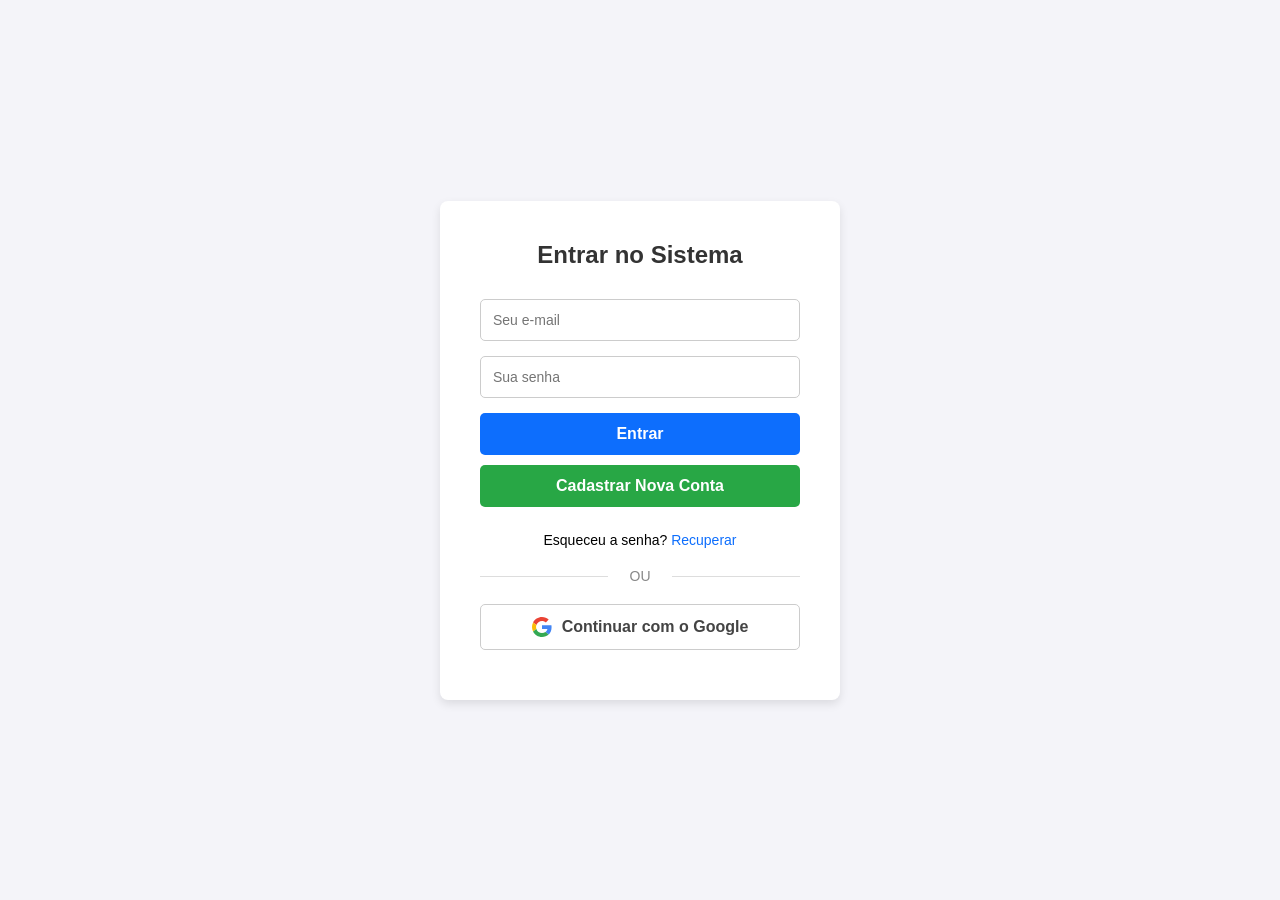
==== login.html @ 7f6d5cba "Add files via upload" ====
<!DOCTYPE html>
<html lang="pt-BR">

<head>
    <meta charset="UTF-8">
    <meta name="viewport" content="width=device-width, initial-scale=1.0">
    <title>Login - SaaS de Orçamentos</title>
    <style>
        * {
            box-sizing: border-box;
            font-family: 'Segoe UI', sans-serif;
        }

        body {
            background-color: #f4f4f9;
            display: flex;
            justify-content: center;
            align-items: center;
            height: 100vh;
            margin: 0;
        }

        .login-container {
            background: white;
            padding: 40px;
            border-radius: 8px;
            box-shadow: 0 4px 10px rgba(0, 0, 0, 0.1);
            width: 100%;
            max-width: 400px;
            text-align: center;
        }

        .login-container h2 {
            margin-top: 0;
            color: #333;
            margin-bottom: 30px;
        }

        input {
            width: 100%;
            padding: 12px;
            margin-bottom: 15px;
            border: 1px solid #ccc;
            border-radius: 5px;
            font-size: 14px;
        }

        button {
            width: 100%;
            padding: 12px;
            border: none;
            border-radius: 5px;
            cursor: pointer;
            font-size: 16px;
            font-weight: bold;
            margin-bottom: 10px;
        }

        .btn-entrar {
            background-color: #0d6efd;
            color: white;
        }

        .btn-entrar:hover {
            background-color: #0b5ed7;
        }

        .divisor {
            margin: 20px 0;
            color: #888;
            font-size: 14px;
            position: relative;
        }

        .divisor::before,
        .divisor::after {
            content: "";
            position: absolute;
            top: 50%;
            width: 40%;
            height: 1px;
            background: #ddd;
        }

        .divisor::before {
            left: 0;
        }

        .divisor::after {
            right: 0;
        }

        .btn-google {
            background-color: white;
            color: #444;
            border: 1px solid #ccc;
            display: flex;
            justify-content: center;
            align-items: center;
            gap: 10px;
        }

        .btn-google:hover {
            background-color: #f8f9fa;
        }

        .links {
            margin-top: 15px;
            font-size: 14px;
            margin-bottom: 20px;
        }

        .links a {
            color: #0d6efd;
            text-decoration: none;
        }
    </style>
</head>

<body>

    <div class="login-container">
        <h2>Entrar no Sistema</h2>

        <input type="email" id="email" placeholder="Seu e-mail">
        <input type="password" id="senha" placeholder="Sua senha">

        <button class="btn-entrar" onclick="fazerLogin()">Entrar</button>
        <button class="btn-entrar" style="background-color: #28a745;" onclick="cadastrar()">Cadastrar Nova
            Conta</button>

        <div class="links">
            Esqueceu a senha? <a href="#">Recuperar</a>
        </div>

        <div class="divisor">OU</div>

        <button class="btn-google" onclick="loginComGoogle()">
            <svg width="20" height="20" viewBox="0 0 48 48">
                <path fill="#EA4335"
                    d="M24 9.5c3.54 0 6.71 1.22 9.21 3.6l6.85-6.85C35.9 2.38 30.47 0 24 0 14.62 0 6.51 5.38 2.56 13.22l7.98 6.19C12.43 13.72 17.74 9.5 24 9.5z" />
                <path fill="#4285F4"
                    d="M46.98 24.55c0-1.57-.15-3.09-.38-4.55H24v9.02h12.94c-.58 2.96-2.26 5.48-4.78 7.18l7.73 6c4.51-4.18 7.09-10.36 7.09-17.65z" />
                <path fill="#FBBC05"
                    d="M10.53 28.59c-.48-1.45-.76-2.99-.76-4.59s.27-3.14.76-4.59l-7.98-6.19C.92 16.46 0 20.12 0 24c0 3.88.92 7.54 2.56 10.78l7.97-6.19z" />
                <path fill="#34A853"
                    d="M24 48c6.48 0 11.93-2.13 15.89-5.81l-7.73-6c-2.15 1.45-4.92 2.3-8.16 2.3-6.26 0-11.57-4.22-13.47-9.91l-7.98 6.19C6.51 42.62 14.62 48 24 48z" />
                <path fill="none" d="M0 0h48v48H0z" />
            </svg>
            Continuar com o Google
        </button>
    </div>

    <script>
        async function cadastrar() {
            const email = document.getElementById('email').value;
            const senha = document.getElementById('senha').value;

            if (!email || !senha) {
                alert("Preencha e-mail e senha!");
                return;
            }

            try {
                const resposta = await fetch('http://127.0.0.1:8000/cadastrar', {
                    method: 'POST',
                    headers: { 'Content-Type': 'application/json' },
                    body: JSON.stringify({ email: email, senha: senha })
                });

                const dados = await resposta.json();

                if (resposta.ok) {
                    alert("Sucesso: " + dados.mensagem + "\nPlano: " + dados.plano);
                } else {
                    alert("Erro: " + dados.detail);
                }
            } catch (erro) {
                alert("Erro ao conectar com o servidor. O back-end está rodando?");
                console.error(erro);
            }
        }

        async function fazerLogin() {
            const email = document.getElementById('email').value;
            const senha = document.getElementById('senha').value;

            if (!email || !senha) {
                alert("Preencha e-mail e senha!");
                return;
            }

            try {
                const resposta = await fetch('http://127.0.0.1:8000/login', {
                    method: 'POST',
                    headers: { 'Content-Type': 'application/json' },
                    body: JSON.stringify({ email: email, senha: senha })
                });

                const dados = await resposta.json();

                if (resposta.ok) {
                    alert("Bem-vindo! Redirecionando para o painel...");
                    localStorage.setItem("usuario_logado", email);
                    window.location.href = "index.html";
                } else {
                    alert("Erro: " + dados.detail);
                }
            } catch (erro) {
                alert("Erro ao conectar com o servidor.");
                console.error(erro);
            }
        }

        function loginComGoogle() {
            alert("Em breve: Integração com a API do Google na próxima fase!");
        }
    </script>
</body>

</html>
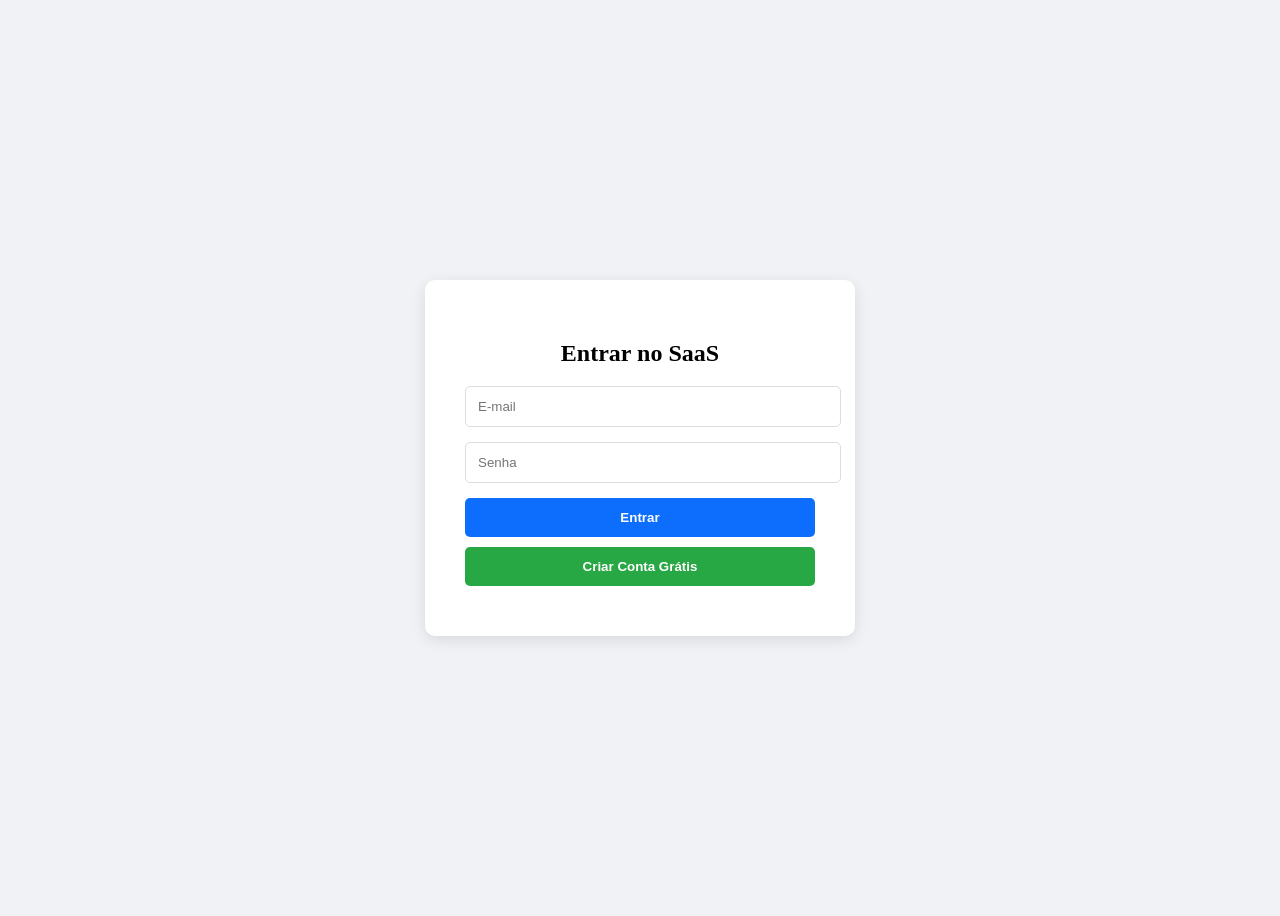
==== commit 7576ba10: "Refactor login.html for improved layout and API integration Updated the login page layout and functi" ====
--- a/login.html
+++ b/login.html
@@ -1,221 +1,53 @@
 <!DOCTYPE html>
 <html lang="pt-BR">
-
 <head>
     <meta charset="UTF-8">
-    <meta name="viewport" content="width=device-width, initial-scale=1.0">
     <title>Login - SaaS de Orçamentos</title>
+    <link rel="stylesheet" href="/static/style.css">
     <style>
-        * {
-            box-sizing: border-box;
-            font-family: 'Segoe UI', sans-serif;
-        }
-
-        body {
-            background-color: #f4f4f9;
-            display: flex;
-            justify-content: center;
-            align-items: center;
-            height: 100vh;
-            margin: 0;
-        }
-
-        .login-container {
-            background: white;
-            padding: 40px;
-            border-radius: 8px;
-            box-shadow: 0 4px 10px rgba(0, 0, 0, 0.1);
-            width: 100%;
-            max-width: 400px;
-            text-align: center;
-        }
-
-        .login-container h2 {
-            margin-top: 0;
-            color: #333;
-            margin-bottom: 30px;
-        }
-
-        input {
-            width: 100%;
-            padding: 12px;
-            margin-bottom: 15px;
-            border: 1px solid #ccc;
-            border-radius: 5px;
-            font-size: 14px;
-        }
-
-        button {
-            width: 100%;
-            padding: 12px;
-            border: none;
-            border-radius: 5px;
-            cursor: pointer;
-            font-size: 16px;
-            font-weight: bold;
-            margin-bottom: 10px;
-        }
-
-        .btn-entrar {
-            background-color: #0d6efd;
-            color: white;
-        }
-
-        .btn-entrar:hover {
-            background-color: #0b5ed7;
-        }
-
-        .divisor {
-            margin: 20px 0;
-            color: #888;
-            font-size: 14px;
-            position: relative;
-        }
-
-        .divisor::before,
-        .divisor::after {
-            content: "";
-            position: absolute;
-            top: 50%;
-            width: 40%;
-            height: 1px;
-            background: #ddd;
-        }
-
-        .divisor::before {
-            left: 0;
-        }
-
-        .divisor::after {
-            right: 0;
-        }
-
-        .btn-google {
-            background-color: white;
-            color: #444;
-            border: 1px solid #ccc;
-            display: flex;
-            justify-content: center;
-            align-items: center;
-            gap: 10px;
-        }
-
-        .btn-google:hover {
-            background-color: #f8f9fa;
-        }
-
-        .links {
-            margin-top: 15px;
-            font-size: 14px;
-            margin-bottom: 20px;
-        }
-
-        .links a {
-            color: #0d6efd;
-            text-decoration: none;
-        }
+        body { display: flex; justify-content: center; align-items: center; height: 100vh; background: #f0f2f5; }
+        .box { background: white; padding: 40px; border-radius: 10px; box-shadow: 0 4px 15px rgba(0,0,0,0.1); width: 350px; text-align: center; }
+        input { width: 100%; padding: 12px; margin-bottom: 15px; border: 1px solid #ddd; border-radius: 5px; }
+        .btn { width: 100%; padding: 12px; border: none; border-radius: 5px; cursor: pointer; font-weight: bold; margin-bottom: 10px; color: white; }
     </style>
 </head>
-
 <body>
-
-    <div class="login-container">
-        <h2>Entrar no Sistema</h2>
-
-        <input type="email" id="email" placeholder="Seu e-mail">
-        <input type="password" id="senha" placeholder="Sua senha">
-
-        <button class="btn-entrar" onclick="fazerLogin()">Entrar</button>
-        <button class="btn-entrar" style="background-color: #28a745;" onclick="cadastrar()">Cadastrar Nova
-            Conta</button>
-
-        <div class="links">
-            Esqueceu a senha? <a href="#">Recuperar</a>
-        </div>
-
-        <div class="divisor">OU</div>
-
-        <button class="btn-google" onclick="loginComGoogle()">
-            <svg width="20" height="20" viewBox="0 0 48 48">
-                <path fill="#EA4335"
-                    d="M24 9.5c3.54 0 6.71 1.22 9.21 3.6l6.85-6.85C35.9 2.38 30.47 0 24 0 14.62 0 6.51 5.38 2.56 13.22l7.98 6.19C12.43 13.72 17.74 9.5 24 9.5z" />
-                <path fill="#4285F4"
-                    d="M46.98 24.55c0-1.57-.15-3.09-.38-4.55H24v9.02h12.94c-.58 2.96-2.26 5.48-4.78 7.18l7.73 6c4.51-4.18 7.09-10.36 7.09-17.65z" />
-                <path fill="#FBBC05"
-                    d="M10.53 28.59c-.48-1.45-.76-2.99-.76-4.59s.27-3.14.76-4.59l-7.98-6.19C.92 16.46 0 20.12 0 24c0 3.88.92 7.54 2.56 10.78l7.97-6.19z" />
-                <path fill="#34A853"
-                    d="M24 48c6.48 0 11.93-2.13 15.89-5.81l-7.73-6c-2.15 1.45-4.92 2.3-8.16 2.3-6.26 0-11.57-4.22-13.47-9.91l-7.98 6.19C6.51 42.62 14.62 48 24 48z" />
-                <path fill="none" d="M0 0h48v48H0z" />
-            </svg>
-            Continuar com o Google
-        </button>
+    <div class="box">
+        <h2>Entrar no SaaS</h2>
+        <input type="email" id="email" placeholder="E-mail">
+        <input type="password" id="senha" placeholder="Senha">
+        <button class="btn" style="background: #0d6efd" onclick="fazerLogin()">Entrar</button>
+        <button class="btn" style="background: #28a745" onclick="cadastrar()">Criar Conta Grátis</button>
     </div>
 
     <script>
-        async function cadastrar() {
-            const email = document.getElementById('email').value;
-            const senha = document.getElementById('senha').value;
-
-            if (!email || !senha) {
-                alert("Preencha e-mail e senha!");
-                return;
-            }
-
-            try {
-                const resposta = await fetch('http://127.0.0.1:8000/cadastrar', {
-                    method: 'POST',
-                    headers: { 'Content-Type': 'application/json' },
-                    body: JSON.stringify({ email: email, senha: senha })
-                });
-
-                const dados = await resposta.json();
-
-                if (resposta.ok) {
-                    alert("Sucesso: " + dados.mensagem + "\nPlano: " + dados.plano);
-                } else {
-                    alert("Erro: " + dados.detail);
-                }
-            } catch (erro) {
-                alert("Erro ao conectar com o servidor. O back-end está rodando?");
-                console.error(erro);
-            }
-        }
+        const LINK_API = "https://saas-orcamentos.onrender.com";
 
         async function fazerLogin() {
             const email = document.getElementById('email').value;
             const senha = document.getElementById('senha').value;
-
-            if (!email || !senha) {
-                alert("Preencha e-mail e senha!");
-                return;
-            }
-
-            try {
-                const resposta = await fetch('http://127.0.0.1:8000/login', {
-                    method: 'POST',
-                    headers: { 'Content-Type': 'application/json' },
-                    body: JSON.stringify({ email: email, senha: senha })
-                });
-
-                const dados = await resposta.json();
-
-                if (resposta.ok) {
-                    alert("Bem-vindo! Redirecionando para o painel...");
-                    localStorage.setItem("usuario_logado", email);
-                    window.location.href = "index.html";
-                } else {
-                    alert("Erro: " + dados.detail);
-                }
-            } catch (erro) {
-                alert("Erro ao conectar com o servidor.");
-                console.error(erro);
-            }
+            const res = await fetch(`${LINK_API}/login`, {
+                method: 'POST',
+                headers: { 'Content-Type': 'application/json' },
+                body: JSON.stringify({ email, senha })
+            });
+            if (res.ok) {
+                localStorage.setItem("usuario_logado", email);
+                window.location.href = "/painel";
+            } else { alert("E-mail ou senha incorretos!"); }
         }
 
-        function loginComGoogle() {
-            alert("Em breve: Integração com a API do Google na próxima fase!");
+        async function cadastrar() {
+            const email = document.getElementById('email').value;
+            const senha = document.getElementById('senha').value;
+            const res = await fetch(`${LINK_API}/cadastrar`, {
+                method: 'POST',
+                headers: { 'Content-Type': 'application/json' },
+                body: JSON.stringify({ email, senha })
+            });
+            const dados = await res.json();
+            alert(res.ok ? "Conta criada! Agora faça login." : dados.detail);
         }
     </script>
 </body>
-
-</html>+</html>
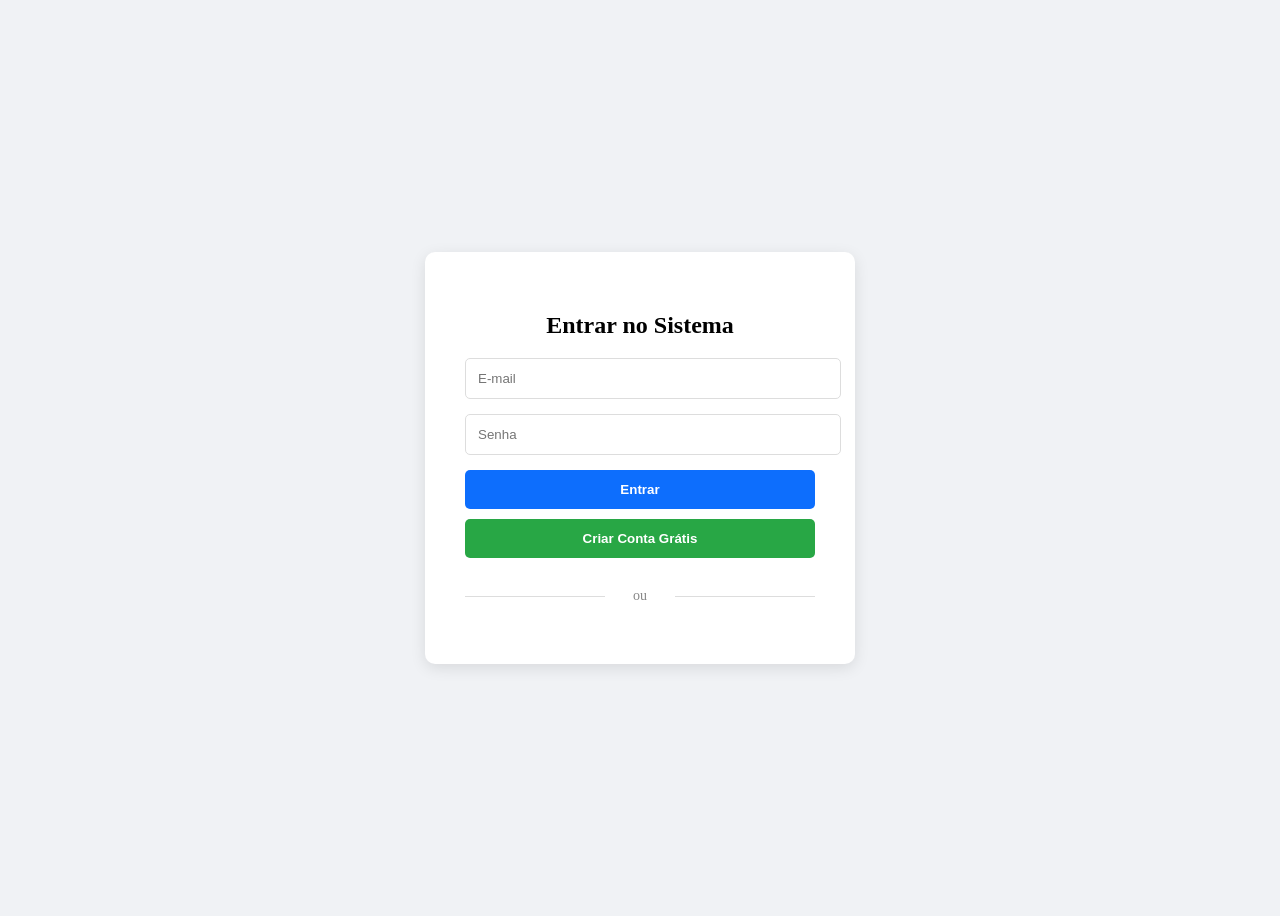
==== commit 01e2dc7d: "Implement Google login and update UI styles Added Google login functionality and improved UI element" ====
--- a/login.html
+++ b/login.html
@@ -4,25 +4,55 @@
     <meta charset="UTF-8">
     <title>Login - SaaS de Orçamentos</title>
     <link rel="stylesheet" href="/static/style.css">
+    
+    <script src="https://accounts.google.com/gsi/client" async defer></script>
+    
     <style>
         body { display: flex; justify-content: center; align-items: center; height: 100vh; background: #f0f2f5; }
         .box { background: white; padding: 40px; border-radius: 10px; box-shadow: 0 4px 15px rgba(0,0,0,0.1); width: 350px; text-align: center; }
         input { width: 100%; padding: 12px; margin-bottom: 15px; border: 1px solid #ddd; border-radius: 5px; }
         .btn { width: 100%; padding: 12px; border: none; border-radius: 5px; cursor: pointer; font-weight: bold; margin-bottom: 10px; color: white; }
+        
+        /* Estilos da linha de divisão "ou" */
+        .divisor { margin: 20px 0; color: #888; font-size: 14px; position: relative; }
+        .divisor::before, .divisor::after { content: ""; position: absolute; top: 50%; width: 40%; height: 1px; background: #ddd; }
+        .divisor::before { left: 0; } .divisor::after { right: 0; }
+        .google-btn-container { display: flex; justify-content: center; width: 100%; margin-top: 10px; }
     </style>
 </head>
 <body>
     <div class="box">
-        <h2>Entrar no SaaS</h2>
+        <h2>Entrar no Sistema</h2>
         <input type="email" id="email" placeholder="E-mail">
         <input type="password" id="senha" placeholder="Senha">
         <button class="btn" style="background: #0d6efd" onclick="fazerLogin()">Entrar</button>
         <button class="btn" style="background: #28a745" onclick="cadastrar()">Criar Conta Grátis</button>
+        
+        <div class="divisor">ou</div>
+
+        <div id="g_id_onload"
+             data-client_id="529716122949-kv1v46q6d62dejho6goqpu91q4q4cf77.apps.googleusercontent.com"
+             data-context="signin"
+             data-ux_mode="popup"
+             data-callback="loginComGoogleResposta"
+             data-auto_prompt="false">
+        </div>
+        <div class="google-btn-container">
+            <div class="g_id_signin"
+                 data-type="standard"
+                 data-shape="rectangular"
+                 data-theme="outline"
+                 data-text="signin_with"
+                 data-size="large"
+                 data-logo_alignment="center">
+            </div>
+        </div>
     </div>
 
     <script>
         const LINK_API = "https://saas-orcamentos.onrender.com";
 
+        // Login Tradicional
         async function fazerLogin() {
             const email = document.getElementById('email').value;
             const senha = document.getElementById('senha').value;
@@ -37,6 +67,7 @@
             } else { alert("E-mail ou senha incorretos!"); }
         }
 
+        // Cadastro Tradicional
         async function cadastrar() {
             const email = document.getElementById('email').value;
             const senha = document.getElementById('senha').value;
@@ -48,6 +79,30 @@
             const dados = await res.json();
             alert(res.ok ? "Conta criada! Agora faça login." : dados.detail);
         }
+
+        // --- NOVA FUNÇÃO: LOGIN COM GOOGLE ---
+        async function loginComGoogleResposta(response) {
+            const tokenGoogle = response.credential; // O Google manda um token seguro
+            
+            try {
+                const res = await fetch(`${LINK_API}/login/google`, {
+                    method: 'POST',
+                    headers: { 'Content-Type': 'application/json' },
+                    body: JSON.stringify({ token: tokenGoogle })
+                });
+
+                const dados = await res.json();
+
+                if (res.ok) {
+                    localStorage.setItem("usuario_logado", dados.email); // Salva o email
+                    window.location.href = "/painel"; // Manda pro painel
+                } else {
+                    alert("Erro no login com Google: " + dados.detail);
+                }
+            } catch (erro) {
+                alert("Erro ao conectar com o servidor.");
+            }
+        }
     </script>
 </body>
 </html>
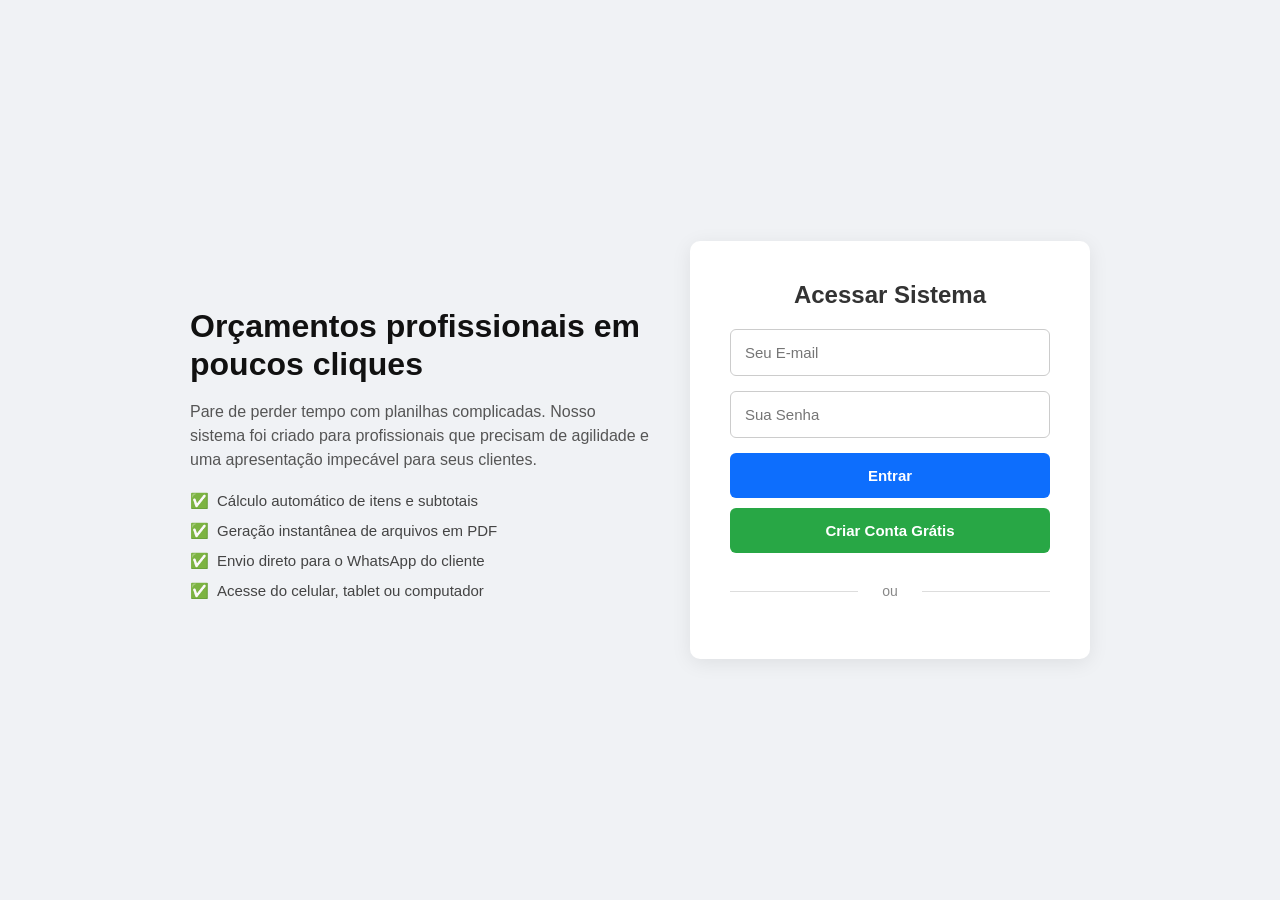
==== commit e0b94b93: "Revamp login.html with SEO and layout enhancements Updated the login page with improved layout and S" ====
--- a/login.html
+++ b/login.html
@@ -2,57 +2,123 @@
 <html lang="pt-BR">
 <head>
     <meta charset="UTF-8">
-    <title>Login - SaaS de Orçamentos</title>
+    
+    <meta name="viewport" content="width=device-width, initial-scale=1.0">
+
+    <title>Gerador de Orçamentos Online | Crie PDFs e Envie via WhatsApp</title>
+    <meta name="description" content="Sistema rápido e prático para criar orçamentos profissionais. Calcule valores automaticamente, gere documentos em PDF e envie direto para o WhatsApp do seu cliente.">
+    <meta name="keywords" content="gerador de orçamento, criar orçamento online, sistema de orçamentos, orçamento em pdf, enviar orçamento whatsapp, orçamento para autônomos, saas orçamentos">
+    <meta name="robots" content="index, follow">
+
     <link rel="stylesheet" href="/static/style.css">
     
     <script src="https://accounts.google.com/gsi/client" async defer></script>
     
     <style>
-        body { display: flex; justify-content: center; align-items: center; height: 100vh; background: #f0f2f5; }
-        .box { background: white; padding: 40px; border-radius: 10px; box-shadow: 0 4px 15px rgba(0,0,0,0.1); width: 350px; text-align: center; }
-        input { width: 100%; padding: 12px; margin-bottom: 15px; border: 1px solid #ddd; border-radius: 5px; }
-        .btn { width: 100%; padding: 12px; border: none; border-radius: 5px; cursor: pointer; font-weight: bold; margin-bottom: 10px; color: white; }
+        * { box-sizing: border-box; font-family: 'Segoe UI', Tahoma, Geneva, Verdana, sans-serif; }
         
-        /* Estilos da linha de divisão "ou" */
+        body { 
+            display: flex; justify-content: center; align-items: center; 
+            min-height: 100vh; background: #f0f2f5; 
+            margin: 0; padding: 20px; 
+        }
+
+        /* Envolve os textos e a caixa de login */
+        .wrapper {
+            display: flex;
+            flex-direction: row;
+            align-items: center;
+            justify-content: space-between;
+            gap: 40px;
+            max-width: 900px;
+            width: 100%;
+        }
+
+        /* O texto de vendas para atrair o cliente e o Google */
+        .seo-text { flex: 1; }
+        .seo-text h1 { color: #111; font-size: 32px; margin-bottom: 15px; line-height: 1.2; }
+        .seo-text p { color: #555; font-size: 16px; margin-bottom: 20px; line-height: 1.5; }
+        .seo-text ul { list-style: none; padding: 0; color: #444; font-size: 15px;}
+        .seo-text li { margin-bottom: 12px; display: flex; align-items: center; gap: 8px;}
+        .seo-text li::before { content: "✅"; }
+
+        /* A caixa de login agora é flexível! */
+        .box { 
+            background: white; padding: 40px; border-radius: 10px; 
+            box-shadow: 0 4px 20px rgba(0,0,0,0.08); 
+            width: 100%; max-width: 400px; text-align: center; 
+        }
+        
+        input { width: 100%; padding: 14px; margin-bottom: 15px; border: 1px solid #ccc; border-radius: 6px; font-size: 15px;}
+        .btn { width: 100%; padding: 14px; border: none; border-radius: 6px; cursor: pointer; font-size: 15px; font-weight: bold; margin-bottom: 10px; color: white; transition: 0.2s;}
+        .btn:hover { opacity: 0.9; transform: translateY(-1px); }
+        
         .divisor { margin: 20px 0; color: #888; font-size: 14px; position: relative; }
         .divisor::before, .divisor::after { content: ""; position: absolute; top: 50%; width: 40%; height: 1px; background: #ddd; }
         .divisor::before { left: 0; } .divisor::after { right: 0; }
         .google-btn-container { display: flex; justify-content: center; width: 100%; margin-top: 10px; }
+
+        /* 📱 QUANDO A TELA FOR PEQUENA (CELULAR), EMPILHA TUDO! */
+        @media (max-width: 768px) {
+            .wrapper {
+                flex-direction: column;
+                text-align: center;
+                gap: 20px;
+            }
+            .seo-text h1 { font-size: 26px; }
+            .seo-text ul { text-align: left; display: inline-block; }
+            .box { padding: 30px 20px; }
+        }
     </style>
 </head>
 <body>
-    <div class="box">
-        <h2>Entrar no Sistema</h2>
-        <input type="email" id="email" placeholder="E-mail">
-        <input type="password" id="senha" placeholder="Senha">
-        <button class="btn" style="background: #0d6efd" onclick="fazerLogin()">Entrar</button>
-        <button class="btn" style="background: #28a745" onclick="cadastrar()">Criar Conta Grátis</button>
+
+    <div class="wrapper">
         
-        <div class="divisor">ou</div>
+        <div class="seo-text">
+            <h1>Orçamentos profissionais em poucos cliques</h1>
+            <p>Pare de perder tempo com planilhas complicadas. Nosso sistema foi criado para profissionais que precisam de agilidade e uma apresentação impecável para seus clientes.</p>
+            <ul>
+                <li>Cálculo automático de itens e subtotais</li>
+                <li>Geração instantânea de arquivos em PDF</li>
+                <li>Envio direto para o WhatsApp do cliente</li>
+                <li>Acesse do celular, tablet ou computador</li>
+            </ul>
+        </div>
 
-        <div id="g_id_onload"
-             data-client_id="529716122949-kv1v46q6d62dejho6goqpu91q4q4cf77.apps.googleusercontent.com"
-             data-context="signin"
-             data-ux_mode="popup"
-             data-callback="loginComGoogleResposta"
-             data-auto_prompt="false">
-        </div>
-        <div class="google-btn-container">
-            <div class="g_id_signin"
-                 data-type="standard"
-                 data-shape="rectangular"
-                 data-theme="outline"
-                 data-text="signin_with"
-                 data-size="large"
-                 data-logo_alignment="center">
+        <div class="box">
+            <h2 style="margin-top: 0; color: #333;">Acessar Sistema</h2>
+            <input type="email" id="email" placeholder="Seu E-mail">
+            <input type="password" id="senha" placeholder="Sua Senha">
+            <button class="btn" style="background: #0d6efd" onclick="fazerLogin()">Entrar</button>
+            <button class="btn" style="background: #28a745" onclick="cadastrar()">Criar Conta Grátis</button>
+            
+            <div class="divisor">ou</div>
+
+            <div id="g_id_onload"
+                 data-client_id="529716122949-kv1v46q6d62dejho6goqpu91q4q4cf77.apps.googleusercontent.com"
+                 data-context="signin"
+                 data-ux_mode="popup"
+                 data-callback="loginComGoogleResposta"
+                 data-auto_prompt="false">
+            </div>
+            <div class="google-btn-container">
+                <div class="g_id_signin"
+                     data-type="standard"
+                     data-shape="rectangular"
+                     data-theme="outline"
+                     data-text="signin_with"
+                     data-size="large"
+                     data-logo_alignment="center">
+                </div>
             </div>
         </div>
+
     </div>
 
     <script>
         const LINK_API = "https://saas-orcamentos.onrender.com";
 
-        // Login Tradicional
         async function fazerLogin() {
             const email = document.getElementById('email').value;
             const senha = document.getElementById('senha').value;
@@ -67,7 +133,6 @@
             } else { alert("E-mail ou senha incorretos!"); }
         }
 
-        // Cadastro Tradicional
         async function cadastrar() {
             const email = document.getElementById('email').value;
             const senha = document.getElementById('senha').value;
@@ -80,22 +145,18 @@
             alert(res.ok ? "Conta criada! Agora faça login." : dados.detail);
         }
 
-        // --- NOVA FUNÇÃO: LOGIN COM GOOGLE ---
         async function loginComGoogleResposta(response) {
-            const tokenGoogle = response.credential; // O Google manda um token seguro
-            
+            const tokenGoogle = response.credential;
             try {
                 const res = await fetch(`${LINK_API}/login/google`, {
                     method: 'POST',
                     headers: { 'Content-Type': 'application/json' },
                     body: JSON.stringify({ token: tokenGoogle })
                 });
-
                 const dados = await res.json();
-
                 if (res.ok) {
-                    localStorage.setItem("usuario_logado", dados.email); // Salva o email
-                    window.location.href = "/painel"; // Manda pro painel
+                    localStorage.setItem("usuario_logado", dados.email);
+                    window.location.href = "/painel";
                 } else {
                     alert("Erro no login com Google: " + dados.detail);
                 }
